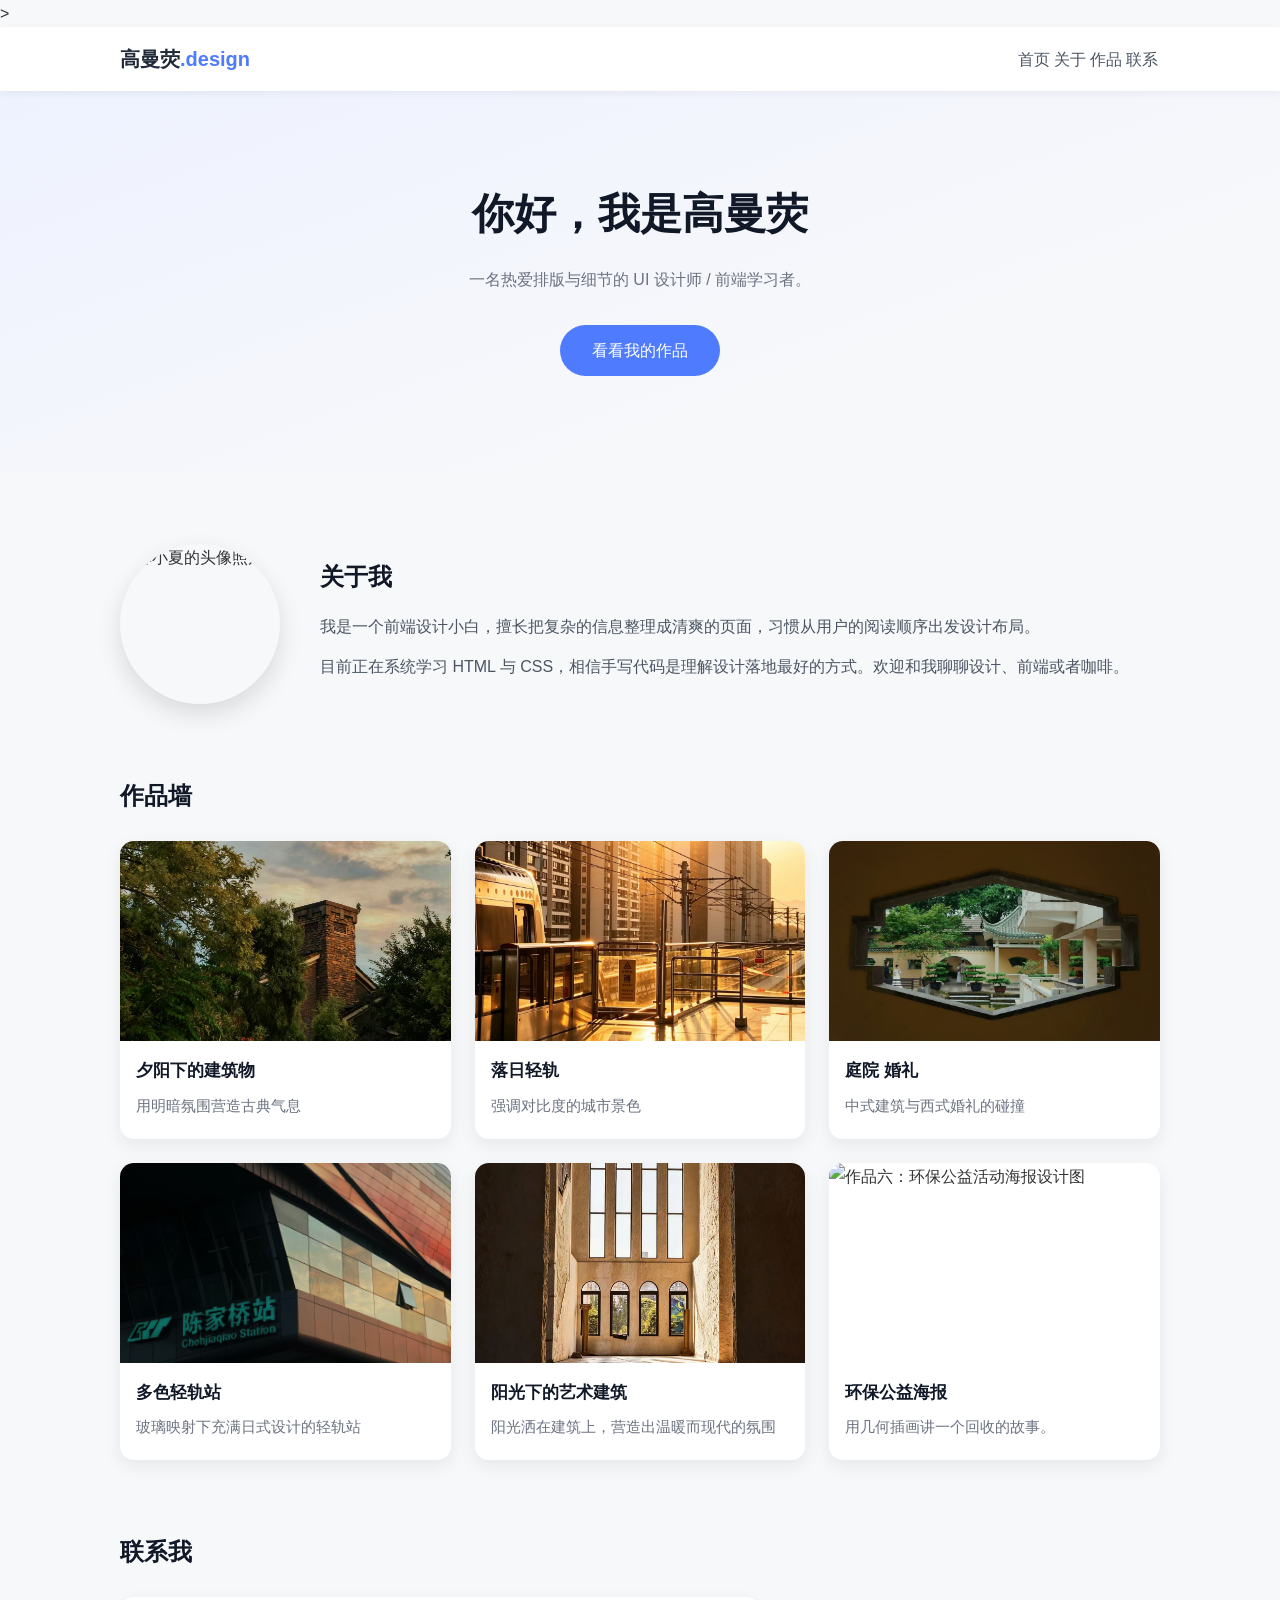
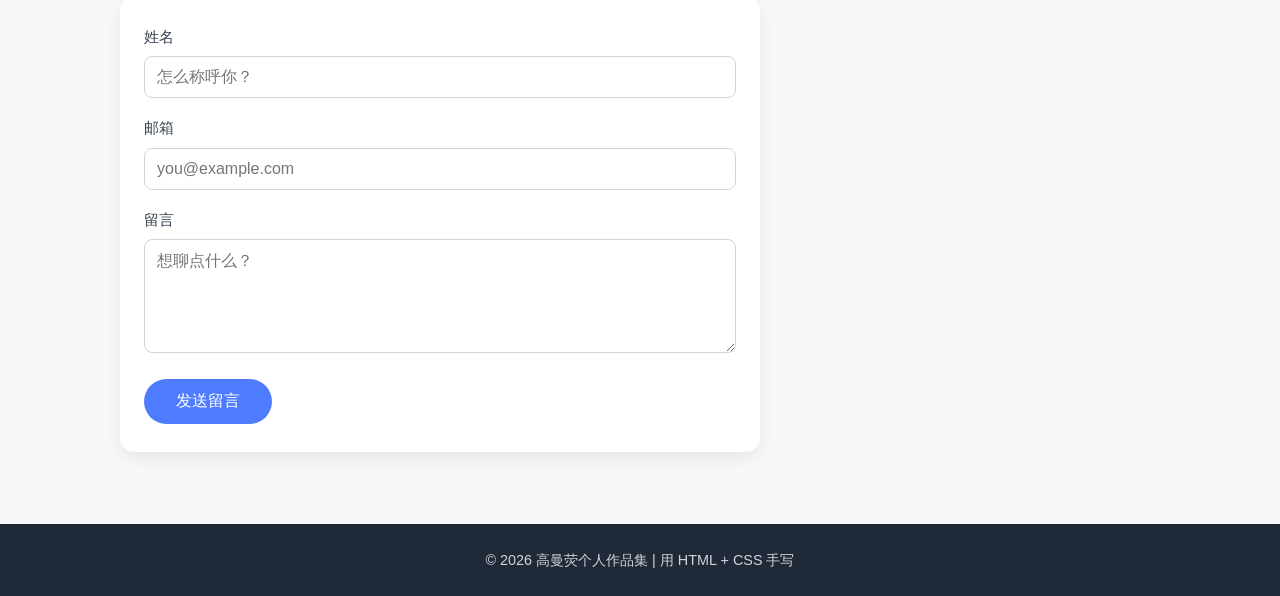
==== index.html @ 602559d0 "first commit" ====
<!DOCTYPE html>
<html lang="zh-CN">
<head>
  <meta charset="UTF-8">
  <meta name="viewport" content="width=device-width, initial-scale=1">
  <title>高曼荧的个人作品集</title>>
  <link rel="stylesheet" href="style.css">
</head>
<body>
  <header class="site-header">
    <nav class="nav container">
      <a class="logo" href="#home">高曼荧<span>.design</span></a>

      <ul class="nav-menu">
        <li><a href="#home">首页</a></li>
        <li><a href="#about">关于</a></li>
        <li><a href="#works">作品</a></li>
        <li><a href="#contact">联系</a></li>
      </ul>
    </nav>
  </header>

  <main>

    <section id="home" class="hero">
      <h1>你好，我是高曼荧</h1>
      <p>一名热爱排版与细节的 UI 设计师 / 前端学习者。</p>
      <a class="btn" href="#works">看看我的作品</a>
    </section>

    <section id="about" class="about container">
      <img class="avatar" src="https://picsum.photos/seed/avatar/320/320" alt="林小夏的头像照片">
      <article class="about-text">
        <h2>关于我</h2>
        <p>我是一个前端设计小白，擅长把复杂的信息整理成清爽的页面，习惯从用户的阅读顺序出发设计布局。</p>
        <p>目前正在系统学习 HTML 与 CSS，相信手写代码是理解设计落地最好的方式。欢迎和我聊聊设计、前端或者咖啡。</p>
      </article>
    </section>

    <section id="works" class="works container">
      <h2>作品墙</h2>
      <ul class="works-grid">
        <li>
          <article class="card">
            <img src="img/building.jpg" alt="building">
            <h3>夕阳下的建筑物</h3>
            <p>用明暗氛围营造古典气息</p>
          </article>
        </li>
        <li>
          <article class="card">
            <img src="img/car.jpg" alt="car">
            <h3>落日轻轨</h3>
            <p>强调对比度的城市景色</p>
          </article>
        </li>
        <li>
          <article class="card">
            <img src="img/park.jpg" alt="park">
            <h3>庭院 婚礼</h3>
            <p>中式建筑与西式婚礼的碰撞</p>
          </article>
        </li>
        <li>
          <article class="card">
            <img src="img/station.jpg" alt="">
            <h3>多色轻轨站</h3>
            <p>玻璃映射下充满日式设计的轻轨站</p>
          </article>
        </li>
        <li>
          <article class="card">
            <img src="img/sunshine.jpg" alt="sunshine">
            <h3>阳光下的艺术建筑</h3>
            <p>阳光洒在建筑上，营造出温暖而现代的氛围</p>
          </article>
        </li>
        <li>
          <article class="card">
            <img src="https://picsum.photos/seed/works6/600/400" alt="作品六：环保公益活动海报设计图">
            <h3>环保公益海报</h3>
            <p>用几何插画讲一个回收的故事。</p>
          </article>
        </li>
      </ul>
    </section>

    <section id="contact" class="contact container">
      <h2>联系我</h2>
      <form class="contact-form" action="#" method="post">
        <div class="form-item">
          <label for="name">姓名</label>
          <input type="text" id="name" name="name" placeholder="怎么称呼你？">
        </div>
        <div class="form-item">
          <label for="email">邮箱</label>
          <input type="email" id="email" name="email" placeholder="you@example.com">
        </div>
        <div class="form-item">
          <label for="message">留言</label>
          <textarea id="message" name="message" rows="5" placeholder="想聊点什么？"></textarea>
        </div>
        <button type="submit" class="btn">发送留言</button>
      </form>
    </section>

  </main>
  <footer class="site-footer">
    <p>© 2026 高曼荧个人作品集 | 用 HTML + CSS 手写</p>
  </footer>

</body>
</html>
---- style.css ----
* {
  margin: 0;
  padding: 0;
  box-sizing: border-box;
}

html {
  scroll-behavior: smooth;
  scroll-padding-top: 76px;
}

body {
  font-family: "PingFang SC", "Microsoft YaHei", sans-serif;
  line-height: 1.7;
  color: #333;
  background: #f7f8fa;
  overflow-x: hidden;
}

img {
  max-width: 100%;
  display: block;
}

ul {
  list-style: none;
}

a {
  color: inherit;
  text-decoration: none;
}

.container {
  max-width: 1080px;
  margin: 0 auto;
  padding: 0 20px;
}

.site-header {
  position: sticky;
  top: 0;
  z-index: 10;
  background: #fff;
  box-shadow: 0 2px 8px rgba(0, 0, 0, 0.06);
}

.nav {
  display: flex;
  justify-content: space-between;
  align-items: center;
  min-height: 64px;
  gap: 16px;
  flex-wrap: wrap;
}

.logo {
  font-size: 1.25rem;
  font-weight: 700;
  color: #1f2937;
}

.logo span {
  color: #4f7cff;
}

.nav-menu {
  display: flex;
  flex-wrap: wrap;
}

.nav-menu a {
  display: inline-block;
  padding: 6px 2px;
  color: #4b5563;
  transition: color 0.25s ease;
}

.nav-menu a:hover,
.nav-menu a:focus-visible {
  color: #4f7cff;
}

.hero {
  text-align: center;
  padding: 88px 20px 96px;
  background: linear-gradient(160deg, #eef2ff 0%, #f7f8fa 70%);
}

.hero h1 {
  font-size: 2rem;
  color: #111827;
  margin-bottom: 16px;
}

.hero p {
  color: #6b7280;
  margin-bottom: 32px;
}

.btn {
  display: inline-block;
  padding: 12px 32px;
  border: 0;
  border-radius: 999px;
  background: #4f7cff;
  color: #fff;
  font-size: 1rem;
  cursor: pointer;
  transition: background-color 0.25s ease, transform 0.25s ease;
}

.btn:hover {
  background: #3b63e8;
  transform: translateY(-2px);
}

.about {
  display: flex;
  flex-direction: column; 
  align-items: center;
  gap: 28px;
  padding-top: 72px;
  padding-bottom: 24px;
}

.avatar {
  width: 160px;
  height: 160px;
  border-radius: 50%;
  object-fit: cover;
  box-shadow: 0 10px 24px rgba(0, 0, 0, 0.12);
}

.about-text h2 {
  font-size: 1.5rem;
  margin-bottom: 16px;
  color: #111827;
}

.about-text p {
  color: #4b5563;
  margin-bottom: 12px;
}

.works {
  padding-top: 48px;
  padding-bottom: 24px;
}

.works h2 {
  font-size: 1.5rem;
  margin-bottom: 24px;
  color: #111827;
}

.works-grid {
  display: grid;
  grid-template-columns: 1fr;
  gap: 24px;
}

.card {
  background: #fff;
  border-radius: 14px;
  overflow: hidden;
  box-shadow: 0 6px 18px rgba(0, 0, 0, 0.07);
  transition: transform 0.25s ease, box-shadow 0.25s ease;
}

.card:hover {
  transform: translateY(-4px);
  box-shadow: 0 14px 28px rgba(0, 0, 0, 0.12);
}

.card img {
  width: 100%;
  height: 200px;
  object-fit: cover;
}

.card h3 {
  font-size: 1.05rem;
  margin: 16px 16px 8px;
  color: #111827;
}

.card p {
  margin: 0 16px 20px;
  font-size: 0.925rem;
  color: #6b7280;
}

@media (min-width: 640px) {
  .works-grid {
    grid-template-columns: repeat(2, 1fr);
  }

  .about {
    flex-direction: row;
    text-align: left;
    gap: 40px;
  }

  .hero h1 {
    font-size: 2.6rem;
  }
}

@media (min-width: 960px) {
  .works-grid {
    grid-template-columns: repeat(3, 1fr);
  }
}

.contact {
  padding-top: 48px;
  padding-bottom: 72px;
}

.contact h2 {
  font-size: 1.5rem;
  margin-bottom: 24px;
  color: #111827;
}

.contact-form {
  max-width: 640px;
  background: #fff;
  padding: 28px 24px;
  border-radius: 14px;
  box-shadow: 0 6px 18px rgba(0, 0, 0, 0.07);
}

.form-item {
  margin-bottom: 18px;
}

.form-item label {
  display: block;
  margin-bottom: 6px;
  font-size: 0.925rem;
  color: #374151;
}

.form-item input,
.form-item textarea {
  width: 100%;
  padding: 11px 12px;
  border: 1px solid #d1d5db;
  border-radius: 8px;
  font-size: 1rem;
  font-family: inherit;
  color: #111827;
  background: #fff;
}

.form-item input:focus,
.form-item textarea:focus {
  outline: none;
  border-color: #4f7cff;
  box-shadow: 0 0 0 3px rgba(79, 124, 255, 0.18);
}

.site-footer {
  background: #1f2937;
  color: #d1d5db;
  text-align: center;
  padding: 24px 20px;
  font-size: 0.9rem;
}
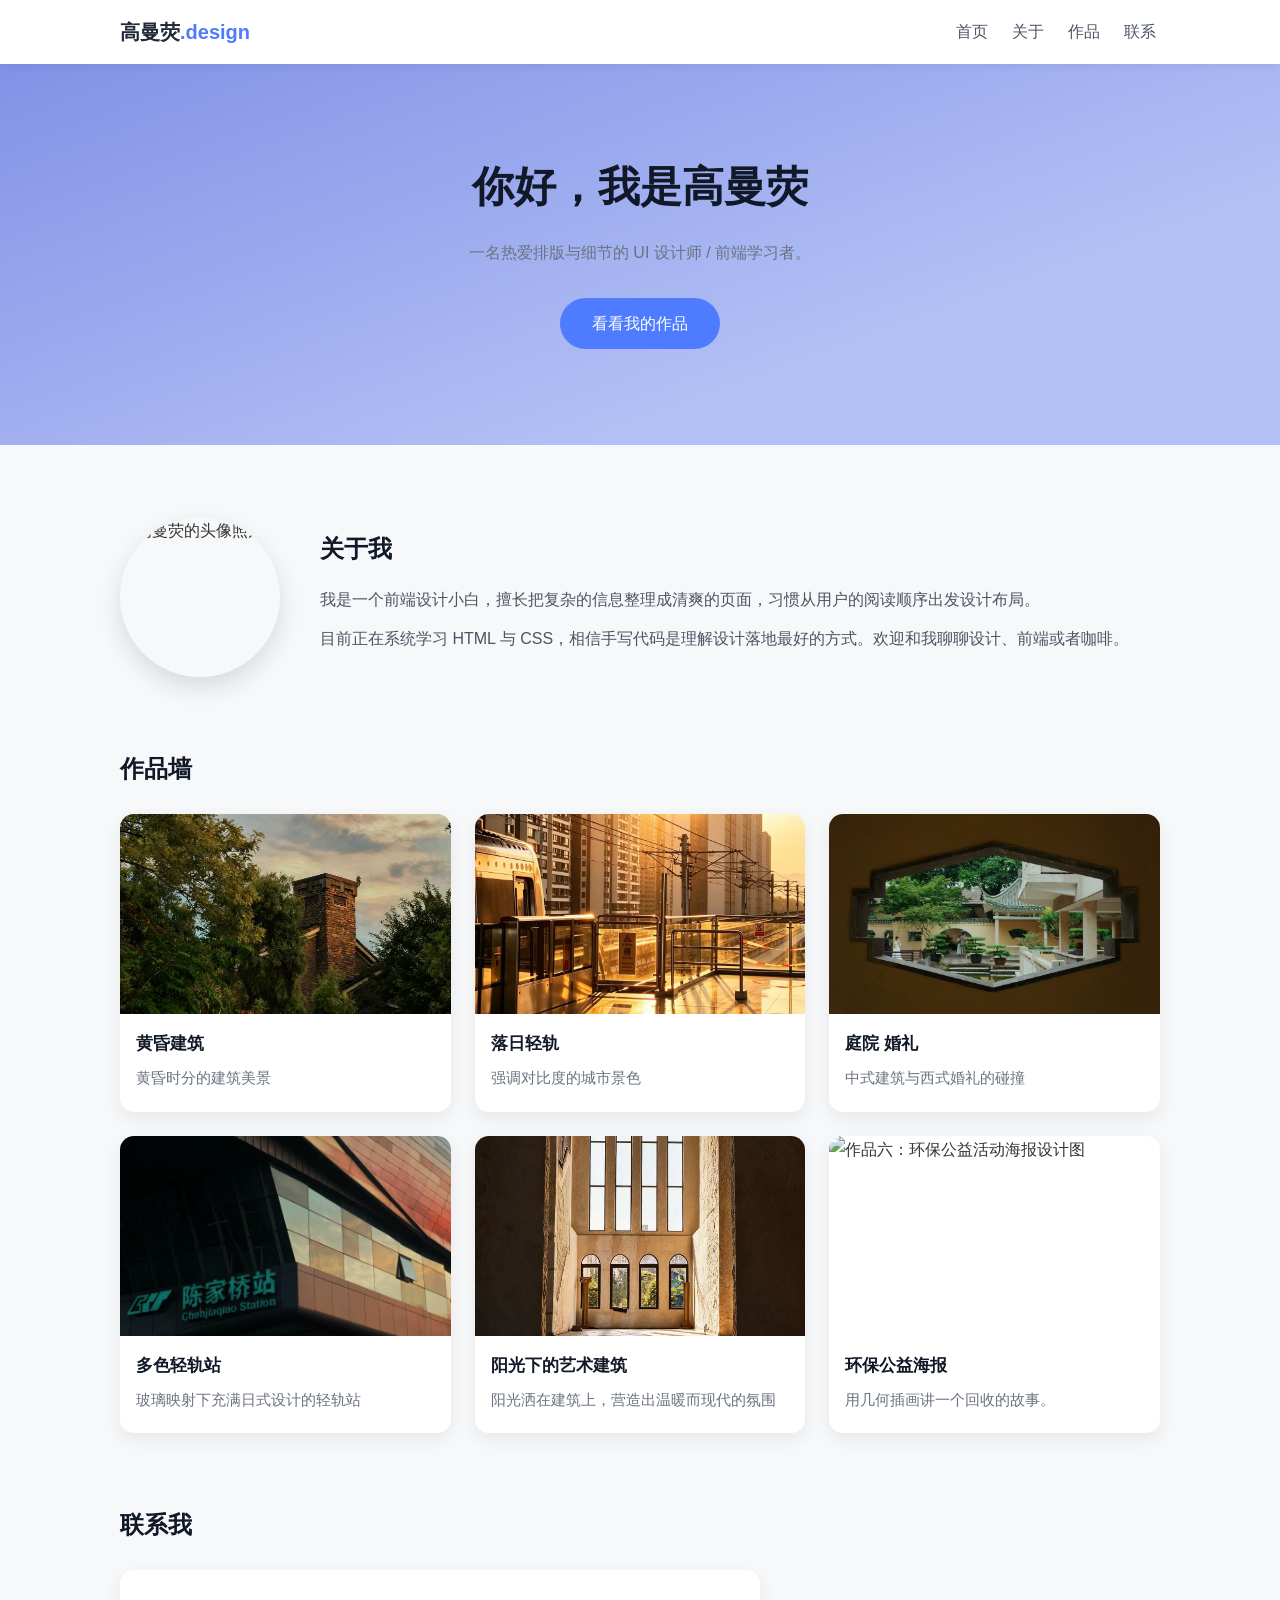
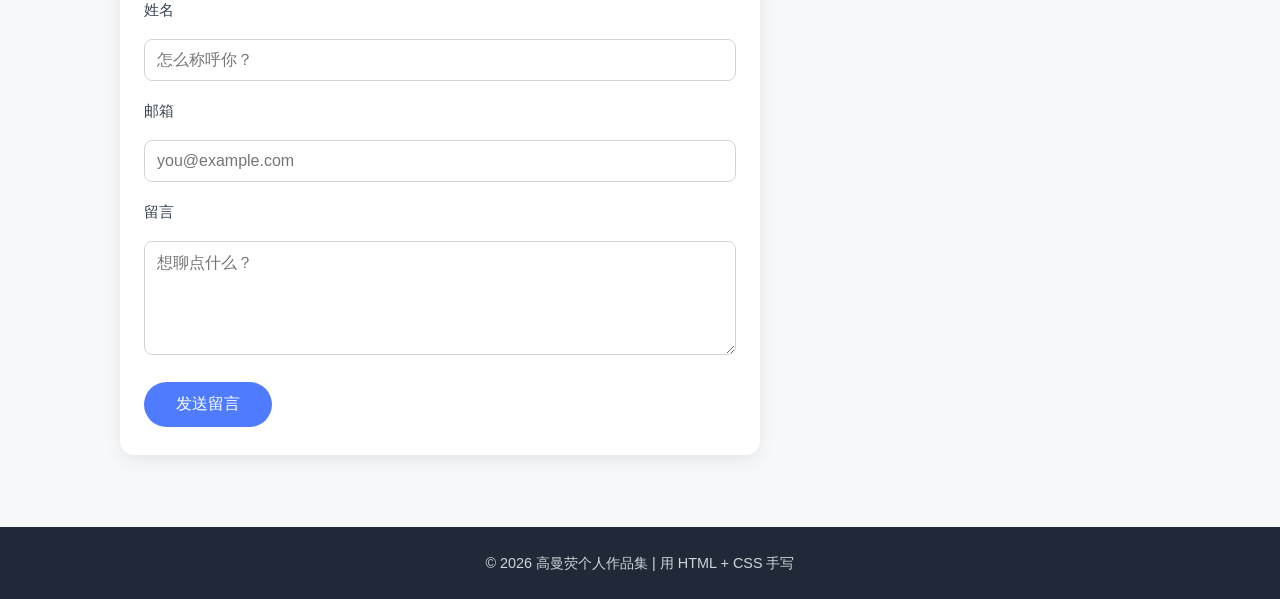
==== commit 5f1cd715: "第13天：动态问候语 + 导航间距 + hero 背景色" ====
--- a/index.html
+++ b/index.html
@@ -3,7 +3,7 @@
 <head>
   <meta charset="UTF-8">
   <meta name="viewport" content="width=device-width, initial-scale=1">
-  <title>高曼荧的个人作品集</title>>
+  <title>高曼荧的个人作品集</title>
   <link rel="stylesheet" href="style.css">
 </head>
 <body>
@@ -29,7 +29,7 @@
     </section>
 
     <section id="about" class="about container">
-      <img class="avatar" src="https://picsum.photos/seed/avatar/320/320" alt="林小夏的头像照片">
+      <img class="avatar" src="https://picsum.photos/seed/avatar/320/320" alt="高曼荧的头像照片">
       <article class="about-text">
         <h2>关于我</h2>
         <p>我是一个前端设计小白，擅长把复杂的信息整理成清爽的页面，习惯从用户的阅读顺序出发设计布局。</p>
@@ -43,8 +43,8 @@
         <li>
           <article class="card">
             <img src="img/building.jpg" alt="building">
-            <h3>夕阳下的建筑物</h3>
-            <p>用明暗氛围营造古典气息</p>
+            <h3>黄昏建筑</h3>
+            <p>黄昏时分的建筑美景</p>
           </article>
         </li>
         <li>
--- a/style.css
+++ b/style.css
@@ -67,11 +67,12 @@
 .nav-menu {
   display: flex;
   flex-wrap: wrap;
+  gap: 16px;
 }
 
 .nav-menu a {
   display: inline-block;
-  padding: 6px 2px;
+  padding: 6px 4px;
   color: #4b5563;
   transition: color 0.25s ease;
 }
@@ -84,7 +85,7 @@
 .hero {
   text-align: center;
   padding: 88px 20px 96px;
-  background: linear-gradient(160deg, #eef2ff 0%, #f7f8fa 70%);
+  background: linear-gradient(160deg, #8192e7 0%, #b3c0f5 70%);
 }
 
 .hero h1 {
@@ -191,6 +192,61 @@
   color: #6b7280;
 }
 
+body.greeting-page {
+  background-color: #f0f4f8;
+  font-family: "Microsoft YaHei", sans-serif; 
+  display: flex;             
+  justify-content: center;   
+  align-items: center;       
+  height: 100vh;             
+  margin: 0;                 
+}
+
+.greeting-container {
+  background-color: transparent; 
+  padding: 20px; 
+  box-shadow: none;  
+  text-align: center; 
+  display: flex;
+  flex-direction: column;
+  align-items: center;
+  width: 90%; 
+  max-width: 500px; 
+}
+
+#greeting {
+  color: #2c3e50;
+  font-size: 32px;
+  margin: 0 0 16px 0;       
+}
+
+#tip {
+  color: #606f7b;
+  font-size: 18px;
+  margin: 0 0 30px 0; 
+  padding: 10px 20px;
+  background-color: #f8fafc;
+  border-radius: 8px;
+}
+
+.jump-btn {
+  display: inline-block;
+  background-color: #3b82f6; 
+  color: #ffffff;
+  text-decoration: none;    
+  font-size: 16px;
+  padding: 12px 28px;
+  border-radius: 30px;       
+  transition: all 0.3s ease;
+  box-shadow: 0 4px 12px rgba(59, 130, 246, 0.3);
+}
+
+.jump-btn:hover {
+  background-color: #2563eb;
+  transform: translateY(-2px); 
+  box-shadow: 0 6px 16px rgba(59, 130, 246, 0.4);
+}
+
 @media (min-width: 640px) {
   .works-grid {
     grid-template-columns: repeat(2, 1fr);
@@ -238,7 +294,7 @@
 
 .form-item label {
   display: block;
-  margin-bottom: 6px;
+  margin-bottom: 16px;
   font-size: 0.925rem;
   color: #374151;
 }
